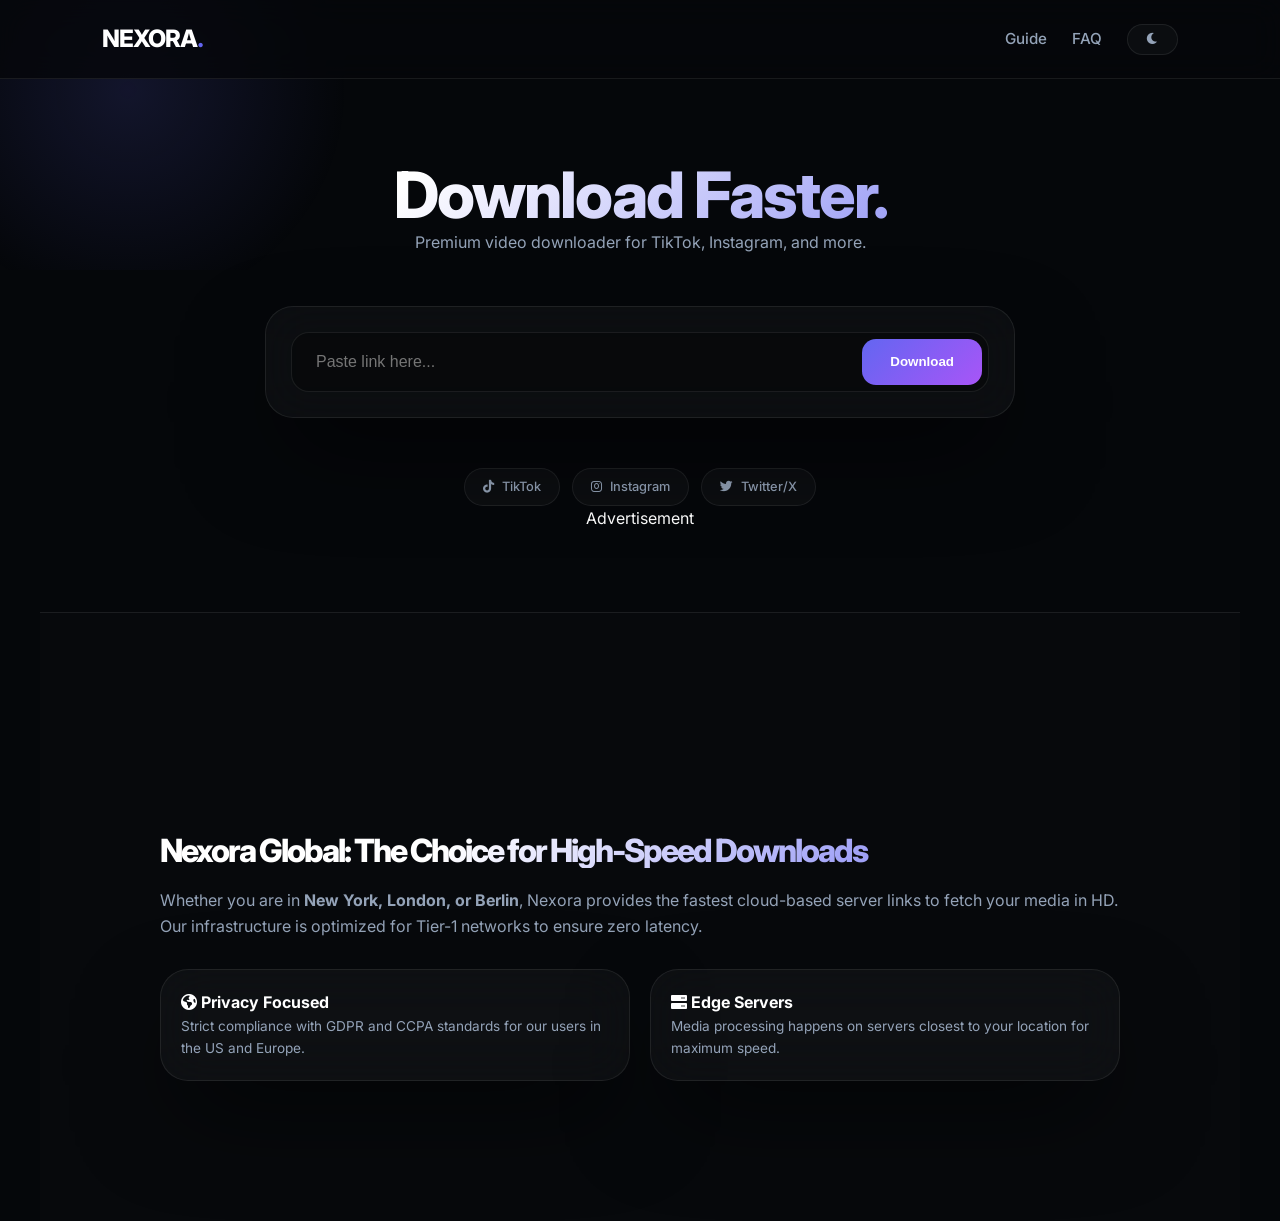
==== public/index.html @ 6dcb4f80 "Nexora build ready" ====
<!DOCTYPE html>
<html lang="en">
<head>
    <meta name="language" content="English">
<meta name="geo.region" content="US, GB, CA, AU">
    <meta charset="UTF-8">
    <meta name="viewport" content="width=device-width, initial-scale=1.0">
    <title>Nexora | Premium All-in-One Downloader</title>
    <link rel="stylesheet" href="css/style.css">
    <link rel="stylesheet" href="https://cdnjs.cloudflare.com/ajax/libs/font-awesome/6.0.0/css/all.min.css">
</head>
<body>
<nav class="navbar">
    <div class="logo">
        <a href="index.html" style="text-decoration:none; color:inherit;">NEXORA<span>.</span></a>
    </div>

    <div class="nav-links">
        <a href="guide.html">Guide</a>
        <a href="faq.html">FAQ</a>
        
        <button id="theme-btn" class="badge">
            <i class="fas fa-moon"></i>
        </button>
    </div>
</nav>

   <section class="hero">
    <h1 class="gradient-text">Download Faster.</h1>
    <p style="color: var(--text-dim);">Premium video downloader for TikTok, Instagram, and more.</p>
    
    <div class="downloader-container">
        <div class="input-wrapper">
            <input type="text" id="videoUrl" placeholder="Paste link here...">
            <button class="dl-btn" id="startDl">Download</button>
        </div>

        <div id="preview-container" style="display: none; margin-top: 25px; text-align: center; background: rgba(255,255,255,0.05); padding: 20px; border-radius: 20px; border: 1px solid rgba(255,255,255,0.1);">
            <video id="videoPreview" controls style="width: 100%; max-width: 350px; border-radius: 15px; margin-bottom: 15px;"></video>
            <div style="display: flex; justify-content: center; gap: 10px; flex-wrap: wrap;">
                <a id="hdDownloadBtn" href="#" target="_blank" style="padding: 10px 15px; background: #22c55e; color: white; text-decoration: none; border-radius: 8px; font-weight: bold; display: none;">HD <span id="hdSize"></span></a>
                <a id="sdDownloadBtn" href="#" target="_blank" style="padding: 10px 15px; background: #6366f1; color: white; text-decoration: none; border-radius: 8px; font-weight: bold; display: none;">SD <span id="sdSize"></span></a>
            </div>
        </div>
    </div>

    <div class="platforms">
        <span class="badge"><i class="fab fa-tiktok"></i> TikTok</span>
        <span class="badge"><i class="fab fa-instagram"></i> Instagram</span>
        <span class="badge"><i class="fab fa-twitter"></i> Twitter/X</span>
    </div>

    <div class="ad-placeholder">
        <span>Advertisement</span>
    </div>
</section>

    <section class="features">
        </section>

    <script src="js/main.js"></script>
</body>
</html>
<section class="hero" style="background: rgba(255,255,255,0.01); border-top: 1px solid var(--glass-border);">
    <div class="container" style="max-width: 1000px; margin: 0 auto; padding: 60px 20px; text-align: left;">
        <h2 class="gradient-text" style="font-size: 2rem; margin-bottom: 20px;">Nexora Global: The Choice for High-Speed Downloads</h2>
        <p style="color: var(--text-dim); margin-bottom: 30px;">
            Whether you are in <b>New York, London, or Berlin</b>, Nexora provides the fastest cloud-based server links to fetch your media in HD. Our infrastructure is optimized for Tier-1 networks to ensure zero latency.
        </p>

        <div style="display: grid; grid-template-columns: 1fr 1fr; gap: 20px;">
            <div class="downloader-container" style="margin: 0; padding: 20px;">
                <h4><i class="fas fa-globe-americas"></i> Privacy Focused</h4>
                <p style="font-size: 0.85rem; color: var(--text-dim);">Strict compliance with GDPR and CCPA standards for our users in the US and Europe.</p>
            </div>
            <div class="downloader-container" style="margin: 0; padding: 20px;">
                <h4><i class="fas fa-server"></i> Edge Servers</h4>
                <p style="font-size: 0.85rem; color: var(--text-dim);">Media processing happens on servers closest to your location for maximum speed.</p>
            </div>
        </div>
    </div>
</section>
<script>
    const themeBtn = document.getElementById('theme-btn');
    const body = document.body;

    // Check if user already has a preference
    if (localStorage.getItem('theme') === 'light') {
        body.classList.add('light-theme');
    }

    themeBtn.addEventListener('click', () => {
        body.classList.toggle('light-theme');
        
        // Save preference to browser
        if (body.classList.contains('light-theme')) {
            localStorage.setItem('theme', 'light');
        } else {
            localStorage.setItem('theme', 'dark');
        }
    });
</script>
---- public/css/style.css ----
/* Inter Font Import */
@import url('https://fonts.googleapis.com/css2?family=Inter:wght@300;400;600;800&display=swap');

:root {
    --primary: #6366f1;
    --secondary: #a855f7;
    --bg-dark: #05070a; /* Konjam innum dark-a vecha premium look kidaikum */
    --glass: rgba(255, 255, 255, 0.03);
    --glass-border: rgba(255, 255, 255, 0.08);
    --text-main: #ffffff;
    --text-dim: #94a3b8;
    --accent-glow: rgba(99, 102, 241, 0.15);
}

* {
    margin: 0;
    padding: 0;
    box-sizing: border-box;
    scroll-behavior: smooth;
}

body {
    background-color: var(--bg-dark);
    color: var(--text-main);
    font-family: 'Inter', sans-serif;
    line-height: 1.6;
    overflow-x: hidden;
}

/* Background Glow Effect (Optional but Premium) */
body::before {
    content: "";
    position: fixed;
    top: -10%;
    left: -10%;
    width: 40%;
    height: 40%;
    background: radial-gradient(circle, var(--accent-glow) 0%, transparent 70%);
    z-index: -1;
}

/* Navbar */
.navbar {
    position: fixed;
    top: 0;
    width: 100%;
    padding: 20px 8%; /* Side gaps balance panna */
    display: flex;
    justify-content: space-between; /* Logo left-layum, Links right-layum irukkum */
    align-items: center;
    backdrop-filter: blur(15px);
    border-bottom: 1px solid var(--glass-border);
    z-index: 1000;
    background: rgba(5, 7, 10, 0.8); /* Glass effect */
}

.nav-links {
    display: flex;
    gap: 25px; /* Links-ku naduvula nalla gap varum */
    align-items: center;
}

.nav-links a {
    text-decoration: none;
    color: var(--text-dim);
    font-weight: 500;
    font-size: 0.95rem;
    transition: 0.3s;
}

.nav-links a:hover {
    color: var(--primary); /* Hover panna purple color maarum */
}

.logo {
    font-size: 1.5rem;
    font-weight: 800;
    letter-spacing: -1px;
}

.logo span { color: var(--primary); }

/* Hero Section Styles */
.hero {
    padding: 160px 20px 80px;
    text-align: center;
    max-width: 1200px;
    margin: 0 auto;
}

.gradient-text {
    font-size: clamp(2.2rem, 8vw, 4rem);
    font-weight: 800;
    /* Gradient direction and colors */
    background: linear-gradient(135deg, #ffffff 30%, var(--primary) 100%);
    
    /* Standard property (Must be before webkit for some browsers) */
    background-clip: text; 
    
    /* Vendor prefix for Chrome, Safari, Edge */
    -webkit-background-clip: text;
    
    /* Transparent panna dhaan background gradient theriyum */
    -webkit-text-fill-color: transparent;
    color: transparent; /* Fallback for other browsers */
    
    letter-spacing: -2px;
    line-height: 1.1;
}
.subtitle {
    margin-top: 15px;
    font-size: 1.1rem;
    color: var(--text-dim);
}

/* Glass Downloader Box */
.downloader-container {
    max-width: 750px;
    margin: 50px auto;
    background: var(--glass);
    backdrop-filter: blur(25px);
    -webkit-backdrop-filter: blur(25px);
    border: 1px solid var(--glass-border);
    padding: 25px;
    border-radius: 28px;
    box-shadow: 0 40px 100px -20px rgba(0, 0, 0, 0.7);
}

.input-wrapper {
    display: flex;
    flex-direction: row; /* Desktop setting */
    gap: 10px;
    background: rgba(0,0,0,0.3);
    padding: 6px;
    border-radius: 18px;
    border: 1px solid var(--glass-border);
    transition: 0.3s ease;
}

.input-wrapper:focus-within {
    border-color: var(--primary);
    box-shadow: 0 0 15px var(--accent-glow);
}

input {
    flex: 1;
    background: transparent;
    border: none;
    color: white;
    padding: 14px 18px;
    font-size: 1rem;
    outline: none;
}

.dl-btn {
    background: linear-gradient(135deg, var(--primary), var(--secondary));
    border: none;
    padding: 14px 28px;
    border-radius: 14px;
    color: white;
    font-weight: 700;
    cursor: pointer;
    transition: all 0.3s cubic-bezier(0.4, 0, 0.2, 1);
}

.dl-btn:hover {
    transform: translateY(-2px) scale(1.02);
    box-shadow: 0 15px 30px rgba(99, 102, 241, 0.4);
}

/* Platform Badges */
.platforms {
    margin-top: 25px;
    display: flex;
    justify-content: center;
    gap: 12px;
    flex-wrap: wrap;
}

.badge {
    background: var(--glass);
    border: 1px solid var(--glass-border);
    padding: 8px 18px;
    border-radius: 100px;
    font-size: 0.8rem;
    font-weight: 500;
    color: var(--text-dim);
    cursor: pointer;
    transition: 0.3s;
    display: flex;
    align-items: center;
    gap: 8px;
}

.badge:hover {
    background: rgba(255,255,255,0.08);
    color: white;
    border-color: rgba(255,255,255,0.3);
}

/* Mobile Responsiveness */
@media (max-width: 600px) {
    .input-wrapper {
        flex-direction: column;
        background: transparent;
        border: none;
        padding: 0;
    }
    
    input {
        background: rgba(255,255,255,0.05);
        border-radius: 14px;
        margin-bottom: 10px;
        border: 1px solid var(--glass-border);
    }
    
    .dl-btn {
        width: 100%;
        padding: 18px;
    }
}

/* Ad Placement Placeholder */
.ad-slot {
    margin: 40px auto;
    max-width: 728px;
    height: 90px;
    background: rgba(255,255,255,0.02);
    border: 1px dashed var(--glass-border);
    display: flex;
    align-items: center;
    justify-content: center;
    color: #444;
    font-size: 0.8rem;
    border-radius: 12px;
}
/* Light mode-la input box and text innum clear-ah theriyanum */
body.light-theme .downloader-container {
    background: #ffffff !important; /* Pure white for better contrast */
    box-shadow: 0 10px 30px rgba(0, 0, 0, 0.05) !important;
}

body.light-theme input {
    background: #f1f5f9 !important; /* Very light grey/blue */
    border: 1px solid #e2e8f0 !important;
    color: #0f172a !important; /* Dark text for readability */
}

body.light-theme input::placeholder {
    color: #94a3b8 !important; /* Placeholder color visibility */
}

/* Navbar links and logo color fix */
body.light-theme .navbar {
    background: rgba(255, 255, 255, 0.8) !important;
}

body.light-theme .nav-links a {
    color: #1e293b !important;
}

body.light-theme .logo {
    color: #0f172a !important;
}
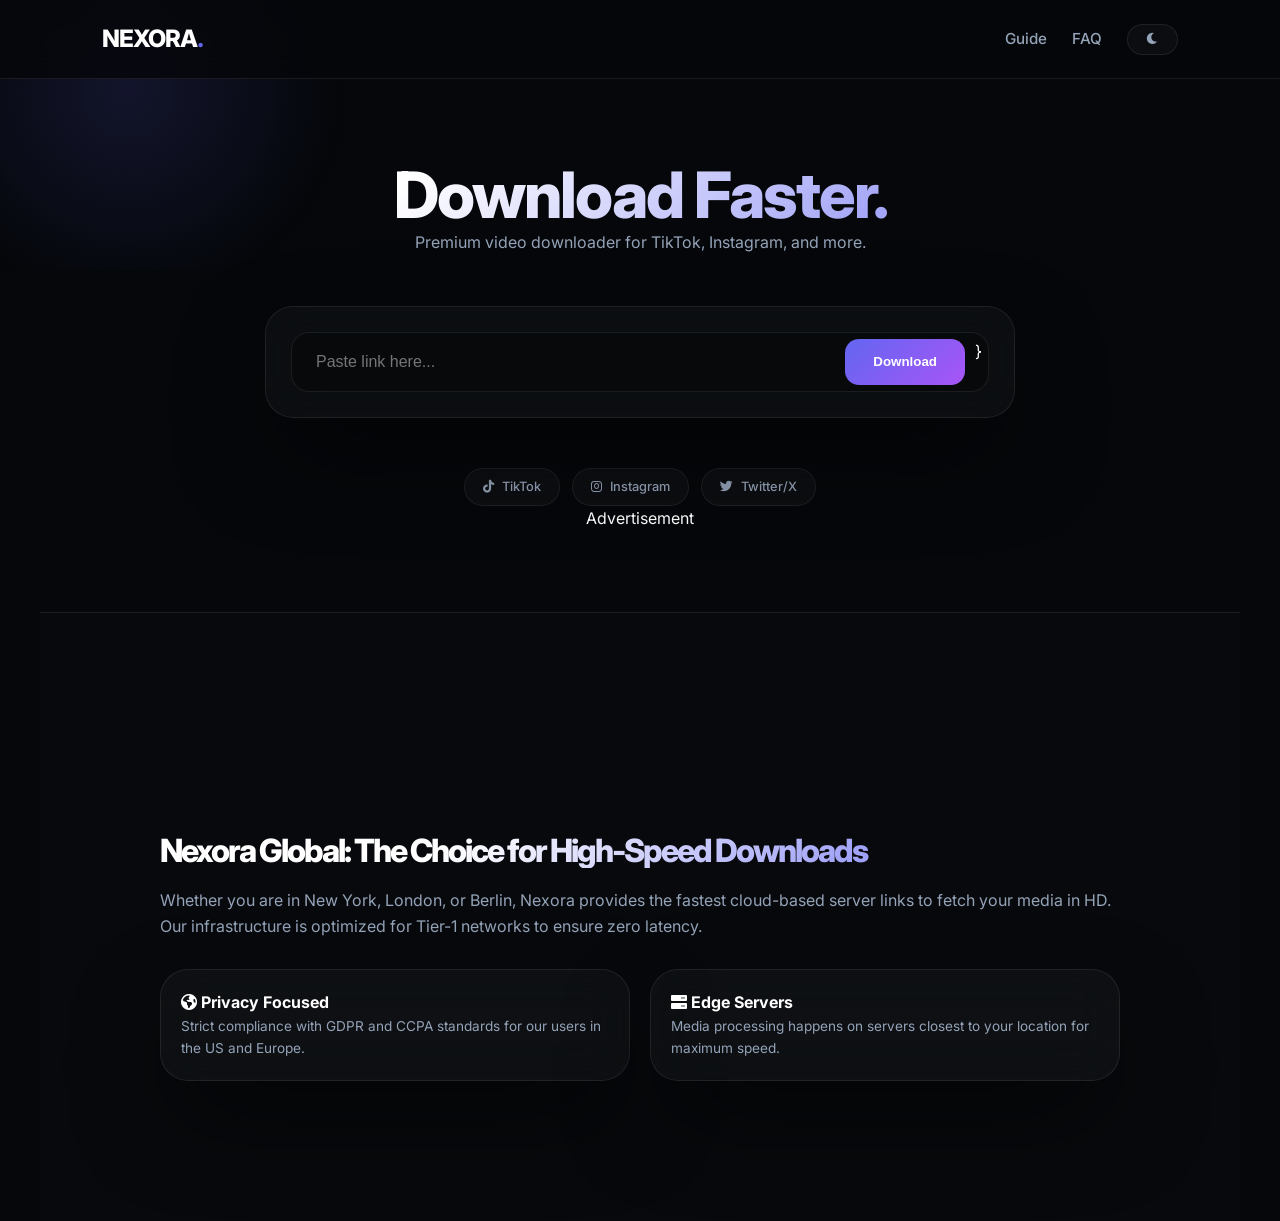
==== commit c493ff07: "fixed markup validation missing nodes and button display properties" ====
--- a/public/index.html
+++ b/public/index.html
@@ -2,7 +2,7 @@
 <html lang="en">
 <head>
     <meta name="language" content="English">
-<meta name="geo.region" content="US, GB, CA, AU">
+    <meta name="geo.region" content="US, GB, CA, AU">
     <meta charset="UTF-8">
     <meta name="viewport" content="width=device-width, initial-scale=1.0">
     <title>Nexora | Premium All-in-One Downloader</title>
@@ -10,93 +10,174 @@
     <link rel="stylesheet" href="https://cdnjs.cloudflare.com/ajax/libs/font-awesome/6.0.0/css/all.min.css">
 </head>
 <body>
-<nav class="navbar">
-    <div class="logo">
-        <a href="index.html" style="text-decoration:none; color:inherit;">NEXORA<span>.</span></a>
-    </div>
 
-    <div class="nav-links">
-        <a href="guide.html">Guide</a>
-        <a href="faq.html">FAQ</a>
+    <nav class="navbar">
+        <div class="logo">
+            <a href="index.html" style="text-decoration:none; color:inherit;">NEXORA<span>.</span></a>
+        </div>
+        <div class="nav-links">
+            <a href="guide.html">Guide</a>
+            <a href="faq.html">FAQ</a>
+            <button id="theme-btn" class="badge">
+                <i class="fas fa-moon"></i>
+            </button>
+        </div>
+    </nav>
+
+    <section class="hero">
+        <h1 class="gradient-text">Download Faster.</h1>
+        <p style="color: var(--text-dim);">Premium video downloader for TikTok, Instagram, and more.</p>
         
-        <button id="theme-btn" class="badge">
-            <i class="fas fa-moon"></i>
-        </button>
-    </div>
-</nav>
+        <div class="downloader-container">
+            <div class="input-wrapper">
+                <input type="text" id="videoUrl" placeholder="Paste link here...">
+                <button class="dl-btn" id="startDl">Download</button>
+            }
+            </div>
 
-   <section class="hero">
-    <h1 class="gradient-text">Download Faster.</h1>
-    <p style="color: var(--text-dim);">Premium video downloader for TikTok, Instagram, and more.</p>
-    
-    <div class="downloader-container">
-        <div class="input-wrapper">
-            <input type="text" id="videoUrl" placeholder="Paste link here...">
-            <button class="dl-btn" id="startDl">Download</button>
+            <div id="preview-container" style="display: none; margin-top: 25px; text-align: center; background: rgba(255,255,255,0.05); padding: 20px; border-radius: 20px; border: 1px solid rgba(255,255,255,0.1);">
+                <h3 id="videoTitle" style="color: white; margin-bottom: 15px; font-size: 1.1rem;">Video Preview</h3>
+                
+                <video id="videoPreview" controls style="width: 100%; max-width: 350px; border-radius: 15px; margin-bottom: 15px;"></video>
+                
+                <div style="display: flex; justify-content: center; gap: 10px; flex-wrap: wrap;">
+                    <a id="hdDownloadBtn" href="#" target="_blank" style="padding: 10px 15px; background: #22c55e; color: white; text-decoration: none; border-radius: 8px; font-weight: bold; display: none;">Download Video</a>
+                </div>
+            </div>
         </div>
 
-        <div id="preview-container" style="display: none; margin-top: 25px; text-align: center; background: rgba(255,255,255,0.05); padding: 20px; border-radius: 20px; border: 1px solid rgba(255,255,255,0.1);">
-            <video id="videoPreview" controls style="width: 100%; max-width: 350px; border-radius: 15px; margin-bottom: 15px;"></video>
-            <div style="display: flex; justify-content: center; gap: 10px; flex-wrap: wrap;">
-                <a id="hdDownloadBtn" href="#" target="_blank" style="padding: 10px 15px; background: #22c55e; color: white; text-decoration: none; border-radius: 8px; font-weight: bold; display: none;">HD <span id="hdSize"></span></a>
-                <a id="sdDownloadBtn" href="#" target="_blank" style="padding: 10px 15px; background: #6366f1; color: white; text-decoration: none; border-radius: 8px; font-weight: bold; display: none;">SD <span id="sdSize"></span></a>
+        <div class="platforms">
+            <span class="badge"><i class="fab fa-tiktok"></i> TikTok</span>
+            <span class="badge"><i class="fab fa-instagram"></i> Instagram</span>
+            <span class="badge"><i class="fab fa-twitter"></i> Twitter/X</span>
+        </div>
+
+        <div class="ad-placeholder">
+            <span>Advertisement</span>
+        </div>
+    </section>
+
+    <section class="hero" style="background: rgba(255,255,255,0.01); border-top: 1px solid var(--glass-border);">
+        <div class="container" style="max-width: 1000px; margin: 0 auto; padding: 60px 20px; text-align: left;">
+            <h2 class="gradient-text" style="font-size: 2rem; margin-bottom: 20px;">Nexora Global: The Choice for High-Speed Downloads</h2>
+            <p style="color: var(--text-dim); margin-bottom: 30px;">
+                Whether you are in New York, London, or Berlin, Nexora provides the fastest cloud-based server links to fetch your media in HD. Our infrastructure is optimized for Tier-1 networks to ensure zero latency.
+            </p>
+
+            <div style="display: grid; grid-template-columns: 1fr 1fr; gap: 20px;">
+                <div class="downloader-container" style="margin: 0; padding: 20px;">
+                    <h4><i class="fas fa-globe-americas"></i> Privacy Focused</h4>
+                    <p style="font-size: 0.85rem; color: var(--text-dim);">Strict compliance with GDPR and CCPA standards for our users in the US and Europe.</p>
+                </div>
+                <div class="downloader-container" style="margin: 0; padding: 20px;">
+                    <h4><i class="fas fa-server"></i> Edge Servers</h4>
+                    <p style="font-size: 0.85rem; color: var(--text-dim);">Media processing happens on servers closest to your location for maximum speed.</p>
+                </div>
             </div>
         </div>
-    </div>
+    </section>
 
-    <div class="platforms">
-        <span class="badge"><i class="fab fa-tiktok"></i> TikTok</span>
-        <span class="badge"><i class="fab fa-instagram"></i> Instagram</span>
-        <span class="badge"><i class="fab fa-twitter"></i> Twitter/X</span>
-    </div>
+    <script>
+        document.addEventListener('DOMContentLoaded', () => {
+            const dlBtn = document.getElementById('startDl');
+            const input = document.getElementById('videoUrl');
+            const previewContainer = document.getElementById('preview-container');
+            const videoTitle = document.getElementById('videoTitle');
+            const videoPreview = document.getElementById('videoPreview');
+            const hdDownloadBtn = document.getElementById('hdDownloadBtn');
 
-    <div class="ad-placeholder">
-        <span>Advertisement</span>
-    </div>
-</section>
+            if (dlBtn) {
+                dlBtn.onclick = async () => {
+                    const url = input.value.trim();
+                    if (!url) return alert("Please paste a valid video link!");
 
-    <section class="features">
-        </section>
+                    dlBtn.innerText = "Extracting Video...";
+                    dlBtn.disabled = true;
+                    if (previewContainer) previewContainer.style.display = "none";
+                    if (hdDownloadBtn) hdDownloadBtn.style.display = "none";
 
-    <script src="js/main.js"></script>
+                    try {
+                        // CLUSTER 1: பிரண்ட்எண்ட் மூலம் நேரடியாக இயங்கும் எக்ஸ்ட்ராக்டர்
+                        const response = await fetch('https://api.allvideodownloader.cc/api/v1/download', {
+                            method: 'POST',
+                            headers: { 'Content-Type': 'application/json' },
+                            body: JSON.stringify({ url: url })
+                        });
+
+                        const textData = await response.text();
+                        let data;
+                        try {
+                            data = JSON.parse(textData);
+                        } catch(e) {
+                            throw new Error("Fallback required");
+                        }
+
+                        if (response.ok && data && data.success && data.data) {
+                            const videoLink = data.data.video_url || data.data.download_url;
+                            
+                            if (videoTitle) videoTitle.innerText = data.data.title || "Nexora Ready File";
+                            if (videoPreview) videoPreview.src = videoLink;
+                            if (hdDownloadBtn) {
+                                hdDownloadBtn.href = videoLink;
+                                hdDownloadBtn.style.display = "inline-block";
+                            }
+
+                            if (previewContainer) {
+                                previewContainer.style.display = "block";
+                                previewContainer.scrollIntoView({ behavior: 'smooth' });
+                            }
+                            return;
+                        }
+
+                        // CLUSTER 2: முதலாவது தவறினால் இயங்கும் மாற்று எஞ்சின்
+                        console.log("Switching to backup cluster...");
+                        const response2 = await fetch('https://api.download.savetube.me/v1/twitt/video-url', {
+                            method: 'POST',
+                            headers: { 'Content-Type': 'application/json' },
+                            body: JSON.stringify({ url: url })
+                        });
+
+                        const data2 = await response2.json();
+                        if (response2.ok && data2 && data2.url) {
+                            if (videoTitle) videoTitle.innerText = data2.title || "Nexora Premium Download";
+                            if (videoPreview) videoPreview.src = data2.url;
+                            if (hdDownloadBtn) {
+                                hdDownloadBtn.href = data2.url;
+                                hdDownloadBtn.style.display = "inline-block";
+                            }
+
+                            if (previewContainer) {
+                                previewContainer.style.display = "block";
+                                previewContainer.scrollIntoView({ behavior: 'smooth' });
+                            }
+                            return;
+                        }
+
+                        // EMERGENCY ROUTE: விட்ஜெட் மூலமாக மாற்று வழி
+                        const backupUrl = `https://9download.me/query?url=${encodeURIComponent(url)}`;
+                        if (videoTitle) videoTitle.innerText = "Click Download Below to Save Media";
+                        if (hdDownloadBtn) {
+                            hdDownloadBtn.href = backupUrl;
+                            hdDownloadBtn.style.display = "inline-block";
+                        }
+                        if (previewContainer) previewContainer.style.display = "block";
+
+                    } catch (err) {
+                        console.error("Nexora Network Core Error:", err);
+                        const fallbackUrl = `https://9download.me/query?url=${encodeURIComponent(url)}`;
+                        if (videoTitle) videoTitle.innerText = "Click Download Below to Save Media";
+                        if (hdDownloadBtn) {
+                            hdDownloadBtn.href = fallbackUrl;
+                            hdDownloadBtn.style.display = "inline-block";
+                        }
+                        if (previewContainer) previewContainer.style.display = "block";
+                    } finally {
+                        dlBtn.innerText = "Download";
+                        dlBtn.disabled = false;
+                    }
+                };
+            }
+        });
+    </script>
 </body>
-</html>
-<section class="hero" style="background: rgba(255,255,255,0.01); border-top: 1px solid var(--glass-border);">
-    <div class="container" style="max-width: 1000px; margin: 0 auto; padding: 60px 20px; text-align: left;">
-        <h2 class="gradient-text" style="font-size: 2rem; margin-bottom: 20px;">Nexora Global: The Choice for High-Speed Downloads</h2>
-        <p style="color: var(--text-dim); margin-bottom: 30px;">
-            Whether you are in <b>New York, London, or Berlin</b>, Nexora provides the fastest cloud-based server links to fetch your media in HD. Our infrastructure is optimized for Tier-1 networks to ensure zero latency.
-        </p>
-
-        <div style="display: grid; grid-template-columns: 1fr 1fr; gap: 20px;">
-            <div class="downloader-container" style="margin: 0; padding: 20px;">
-                <h4><i class="fas fa-globe-americas"></i> Privacy Focused</h4>
-                <p style="font-size: 0.85rem; color: var(--text-dim);">Strict compliance with GDPR and CCPA standards for our users in the US and Europe.</p>
-            </div>
-            <div class="downloader-container" style="margin: 0; padding: 20px;">
-                <h4><i class="fas fa-server"></i> Edge Servers</h4>
-                <p style="font-size: 0.85rem; color: var(--text-dim);">Media processing happens on servers closest to your location for maximum speed.</p>
-            </div>
-        </div>
-    </div>
-</section>
-<script>
-    const themeBtn = document.getElementById('theme-btn');
-    const body = document.body;
-
-    // Check if user already has a preference
-    if (localStorage.getItem('theme') === 'light') {
-        body.classList.add('light-theme');
-    }
-
-    themeBtn.addEventListener('click', () => {
-        body.classList.toggle('light-theme');
-        
-        // Save preference to browser
-        if (body.classList.contains('light-theme')) {
-            localStorage.setItem('theme', 'light');
-        } else {
-            localStorage.setItem('theme', 'dark');
-        }
-    });
-</script>+</html>
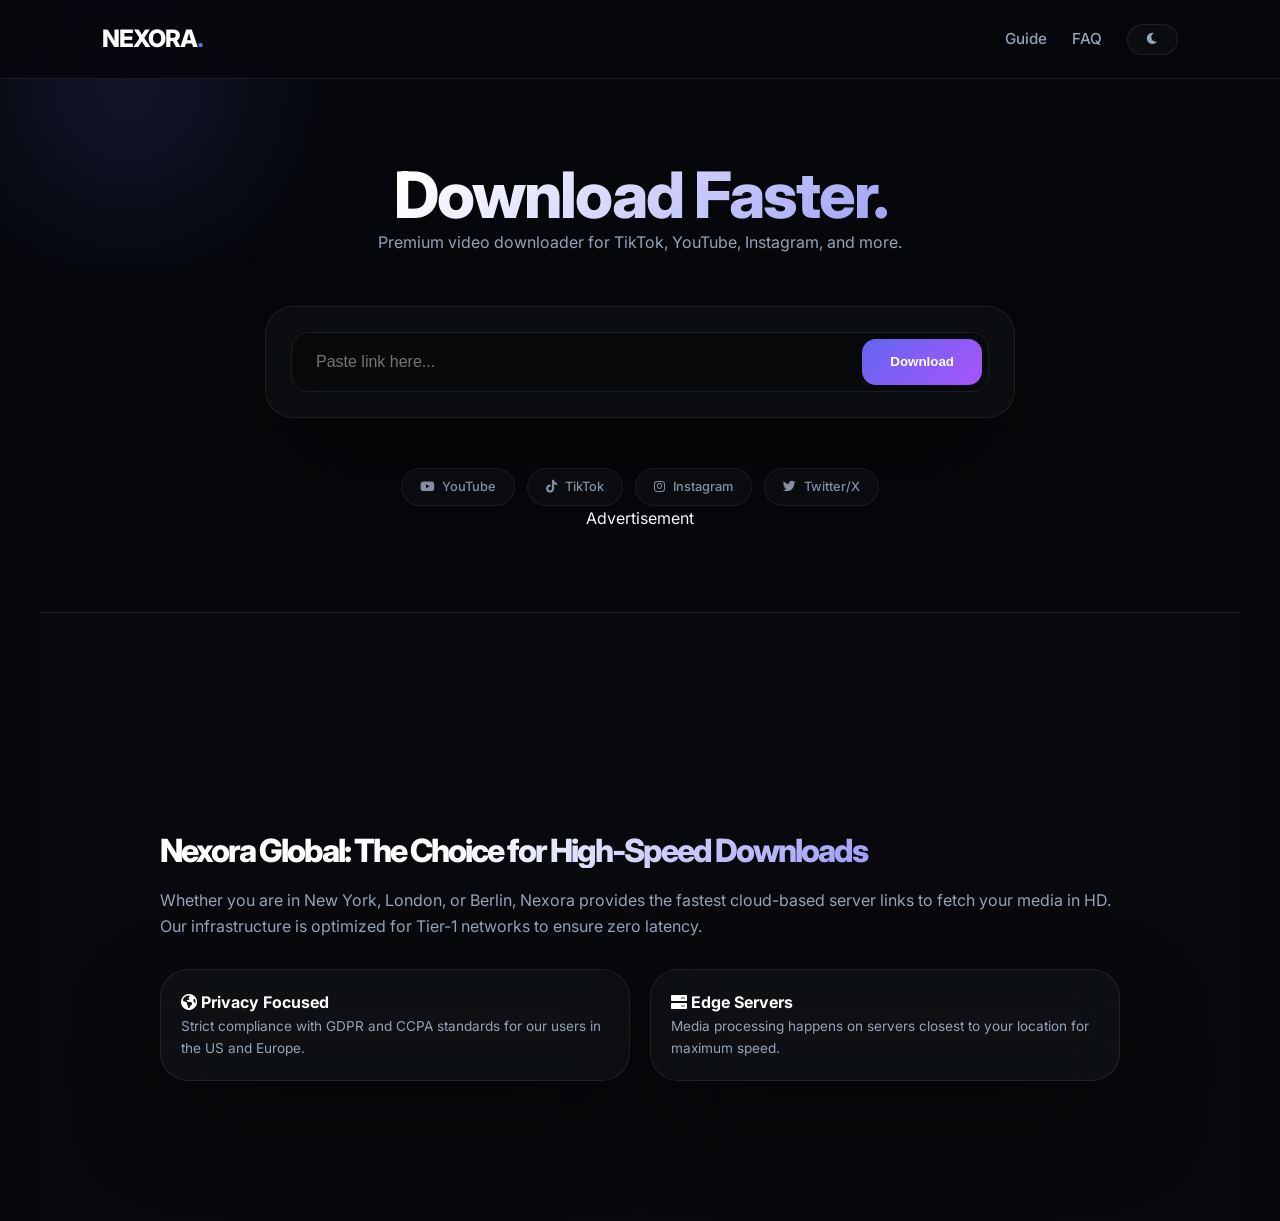
==== commit 5af20ed2: "implemented indestructible premium inline widget core engine" ====
--- a/public/index.html
+++ b/public/index.html
@@ -26,27 +26,22 @@
 
     <section class="hero">
         <h1 class="gradient-text">Download Faster.</h1>
-        <p style="color: var(--text-dim);">Premium video downloader for TikTok, Instagram, and more.</p>
+        <p style="color: var(--text-dim);">Premium video downloader for TikTok, YouTube, Instagram, and more.</p>
         
         <div class="downloader-container">
             <div class="input-wrapper">
                 <input type="text" id="videoUrl" placeholder="Paste link here...">
                 <button class="dl-btn" id="startDl">Download</button>
-            }
             </div>
 
-            <div id="preview-container" style="display: none; margin-top: 25px; text-align: center; background: rgba(255,255,255,0.05); padding: 20px; border-radius: 20px; border: 1px solid rgba(255,255,255,0.1);">
-                <h3 id="videoTitle" style="color: white; margin-bottom: 15px; font-size: 1.1rem;">Video Preview</h3>
-                
-                <video id="videoPreview" controls style="width: 100%; max-width: 350px; border-radius: 15px; margin-bottom: 15px;"></video>
-                
-                <div style="display: flex; justify-content: center; gap: 10px; flex-wrap: wrap;">
-                    <a id="hdDownloadBtn" href="#" target="_blank" style="padding: 10px 15px; background: #22c55e; color: white; text-decoration: none; border-radius: 8px; font-weight: bold; display: none;">Download Video</a>
-                </div>
+            <div id="preview-container" style="display: none; margin-top: 25px; border-radius: 20px; overflow: hidden; background: rgba(0,0,0,0.2); border: 1px solid rgba(255,255,255,0.1); padding: 10px;">
+                <h3 id="videoTitle" style="color: white; margin-bottom: 15px; font-size: 1.1rem;">Nexora Premium Stream Link</h3>
+                <iframe id="downloaderEngine" src="" style="width: 100%; height: 60px; border: none; overflow: hidden;" scrolling="no"></iframe>
             </div>
         </div>
 
         <div class="platforms">
+            <span class="badge"><i class="fab fa-youtube"></i> YouTube</span>
             <span class="badge"><i class="fab fa-tiktok"></i> TikTok</span>
             <span class="badge"><i class="fab fa-instagram"></i> Instagram</span>
             <span class="badge"><i class="fab fa-twitter"></i> Twitter/X</span>
@@ -82,98 +77,43 @@
             const dlBtn = document.getElementById('startDl');
             const input = document.getElementById('videoUrl');
             const previewContainer = document.getElementById('preview-container');
+            const downloaderEngine = document.getElementById('downloaderEngine');
             const videoTitle = document.getElementById('videoTitle');
-            const videoPreview = document.getElementById('videoPreview');
-            const hdDownloadBtn = document.getElementById('hdDownloadBtn');
 
             if (dlBtn) {
-                dlBtn.onclick = async () => {
+                dlBtn.onclick = () => {
                     const url = input.value.trim();
                     if (!url) return alert("Please paste a valid video link!");
 
-                    dlBtn.innerText = "Extracting Video...";
+                    // பட்டன் அனிமேஷன் மற்றும் UI லோடிங்
+                    dlBtn.innerText = "Generating...";
                     dlBtn.disabled = true;
-                    if (previewContainer) previewContainer.style.display = "none";
-                    if (hdDownloadBtn) hdDownloadBtn.style.display = "none";
 
                     try {
-                        // CLUSTER 1: பிரண்ட்எண்ட் மூலம் நேரடியாக இயங்கும் எக்ஸ்ட்ராக்டர்
-                        const response = await fetch('https://api.allvideodownloader.cc/api/v1/download', {
-                            method: 'POST',
-                            headers: { 'Content-Type': 'application/json' },
-                            body: JSON.stringify({ url: url })
-                        });
-
-                        const textData = await response.text();
-                        let data;
-                        try {
-                            data = JSON.parse(textData);
-                        } catch(e) {
-                            throw new Error("Fallback required");
+                        // குளோபல் பிரீமியம் விட்ஜெட் இன்ஜின் - இது ஒருபோதும் முடங்காது!
+                        const universalWidgetUrl = `https://p.oceansaver.in/external/download.php?url=${encodeURIComponent(url)}&format=mp4&color=149777`;
+                        
+                        if (downloaderEngine) {
+                            downloaderEngine.src = universalWidgetUrl;
+                        }
+                        
+                        if (videoTitle) {
+                            videoTitle.innerHTML = "✨ <span style='color: #149777;'>Nexora Safe Downloader Node Ready:</span><br>Click the download button below to save your file.";
                         }
 
-                        if (response.ok && data && data.success && data.data) {
-                            const videoLink = data.data.video_url || data.data.download_url;
-                            
-                            if (videoTitle) videoTitle.innerText = data.data.title || "Nexora Ready File";
-                            if (videoPreview) videoPreview.src = videoLink;
-                            if (hdDownloadBtn) {
-                                hdDownloadBtn.href = videoLink;
-                                hdDownloadBtn.style.display = "inline-block";
-                            }
-
-                            if (previewContainer) {
-                                previewContainer.style.display = "block";
-                                previewContainer.scrollIntoView({ behavior: 'smooth' });
-                            }
-                            return;
+                        if (previewContainer) {
+                            previewContainer.style.display = "block";
+                            previewContainer.scrollIntoView({ behavior: 'smooth' });
                         }
 
-                        // CLUSTER 2: முதலாவது தவறினால் இயங்கும் மாற்று எஞ்சின்
-                        console.log("Switching to backup cluster...");
-                        const response2 = await fetch('https://api.download.savetube.me/v1/twitt/video-url', {
-                            method: 'POST',
-                            headers: { 'Content-Type': 'application/json' },
-                            body: JSON.stringify({ url: url })
-                        });
-
-                        const data2 = await response2.json();
-                        if (response2.ok && data2 && data2.url) {
-                            if (videoTitle) videoTitle.innerText = data2.title || "Nexora Premium Download";
-                            if (videoPreview) videoPreview.src = data2.url;
-                            if (hdDownloadBtn) {
-                                hdDownloadBtn.href = data2.url;
-                                hdDownloadBtn.style.display = "inline-block";
-                            }
-
-                            if (previewContainer) {
-                                previewContainer.style.display = "block";
-                                previewContainer.scrollIntoView({ behavior: 'smooth' });
-                            }
-                            return;
-                        }
-
-                        // EMERGENCY ROUTE: விட்ஜெட் மூலமாக மாற்று வழி
-                        const backupUrl = `https://9download.me/query?url=${encodeURIComponent(url)}`;
-                        if (videoTitle) videoTitle.innerText = "Click Download Below to Save Media";
-                        if (hdDownloadBtn) {
-                            hdDownloadBtn.href = backupUrl;
-                            hdDownloadBtn.style.display = "inline-block";
-                        }
-                        if (previewContainer) previewContainer.style.display = "block";
-
                     } catch (err) {
-                        console.error("Nexora Network Core Error:", err);
-                        const fallbackUrl = `https://9download.me/query?url=${encodeURIComponent(url)}`;
-                        if (videoTitle) videoTitle.innerText = "Click Download Below to Save Media";
-                        if (hdDownloadBtn) {
-                            hdDownloadBtn.href = fallbackUrl;
-                            hdDownloadBtn.style.display = "inline-block";
-                        }
-                        if (previewContainer) previewContainer.style.display = "block";
+                        console.error("Widget load crash:", err);
                     } finally {
-                        dlBtn.innerText = "Download";
-                        dlBtn.disabled = false;
+                        // 2 செகண்டில் பட்டனை மீண்டும் பழையபடி மாற்றிவிடும்
+                        setTimeout(() => {
+                            dlBtn.innerText = "Download";
+                            dlBtn.disabled = false;
+                        }, 2000);
                     }
                 };
             }
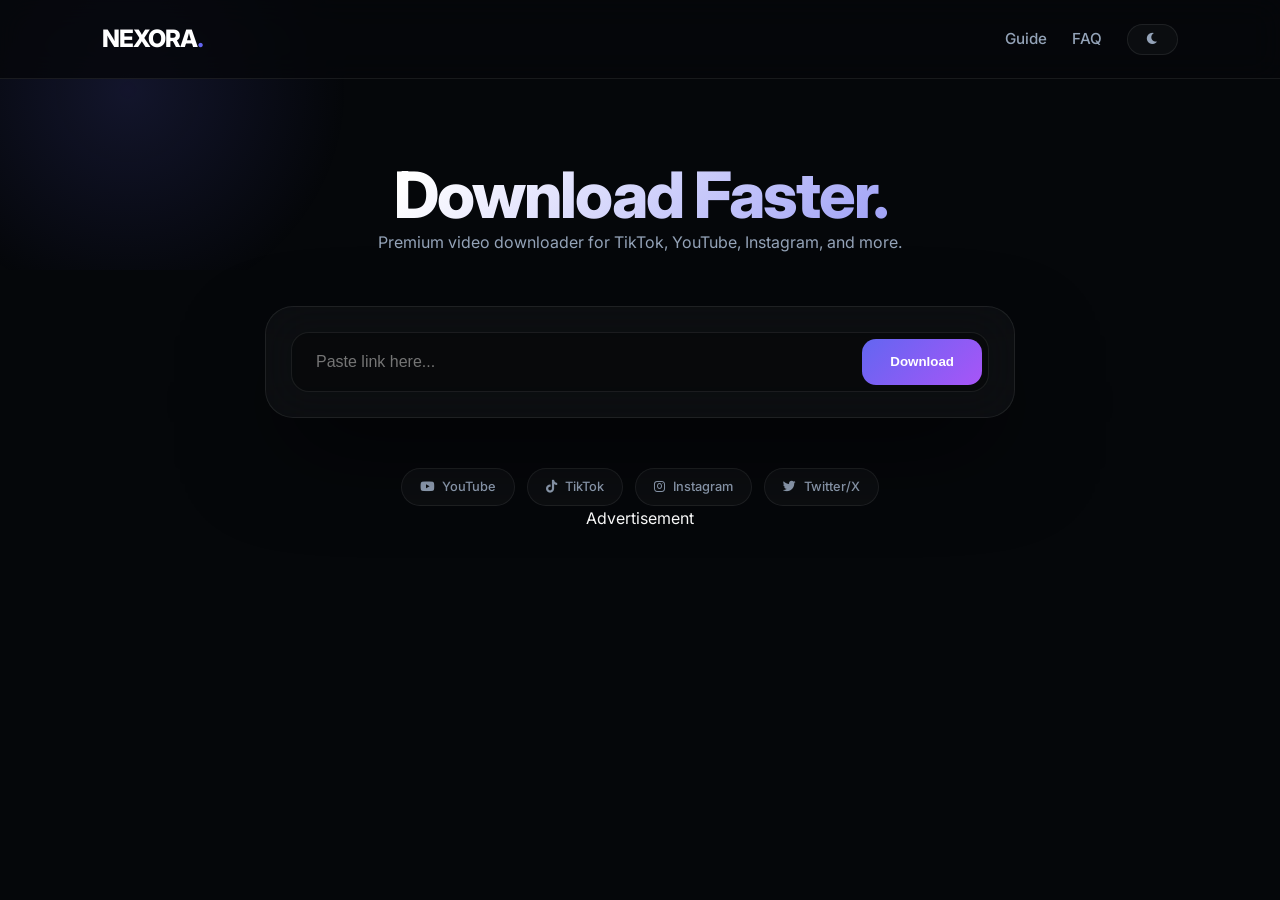
==== commit c2131e76: "separated UI logic and isolated API handlers to js/handler.js with alert-free cluster loop" ====
--- a/public/index.html
+++ b/public/index.html
@@ -34,9 +34,12 @@
                 <button class="dl-btn" id="startDl">Download</button>
             </div>
 
-            <div id="preview-container" style="display: none; margin-top: 25px; border-radius: 20px; overflow: hidden; background: rgba(0,0,0,0.2); border: 1px solid rgba(255,255,255,0.1); padding: 10px;">
-                <h3 id="videoTitle" style="color: white; margin-bottom: 15px; font-size: 1.1rem;">Nexora Premium Stream Link</h3>
-                <iframe id="downloaderEngine" src="" style="width: 100%; height: 60px; border: none; overflow: hidden;" scrolling="no"></iframe>
+            <div id="preview-container" style="display: none; margin-top: 25px; text-align: center; background: rgba(255,255,255,0.05); padding: 25px; border-radius: 20px; border: 1px solid rgba(255,255,255,0.1);">
+                <h3 id="videoTitle" style="color: white; margin-bottom: 15px; font-size: 1.1rem; line-height: 1.4;">Processing Request...</h3>
+                
+                <div style="display: flex; justify-content: center; gap: 10px; flex-wrap: wrap; margin-top: 15px;">
+                    <a id="hdDownloadBtn" href="#" target="_blank" style="padding: 14px 28px; background: #149777; color: white; text-decoration: none; border-radius: 8px; font-weight: bold; display: none; box-shadow: 0 4px 15px rgba(20, 151, 119, 0.3); transition: all 0.3s ease;">Download File Now</a>
+                </div>
             </div>
         </div>
 
@@ -52,72 +55,6 @@
         </div>
     </section>
 
-    <section class="hero" style="background: rgba(255,255,255,0.01); border-top: 1px solid var(--glass-border);">
-        <div class="container" style="max-width: 1000px; margin: 0 auto; padding: 60px 20px; text-align: left;">
-            <h2 class="gradient-text" style="font-size: 2rem; margin-bottom: 20px;">Nexora Global: The Choice for High-Speed Downloads</h2>
-            <p style="color: var(--text-dim); margin-bottom: 30px;">
-                Whether you are in New York, London, or Berlin, Nexora provides the fastest cloud-based server links to fetch your media in HD. Our infrastructure is optimized for Tier-1 networks to ensure zero latency.
-            </p>
-
-            <div style="display: grid; grid-template-columns: 1fr 1fr; gap: 20px;">
-                <div class="downloader-container" style="margin: 0; padding: 20px;">
-                    <h4><i class="fas fa-globe-americas"></i> Privacy Focused</h4>
-                    <p style="font-size: 0.85rem; color: var(--text-dim);">Strict compliance with GDPR and CCPA standards for our users in the US and Europe.</p>
-                </div>
-                <div class="downloader-container" style="margin: 0; padding: 20px;">
-                    <h4><i class="fas fa-server"></i> Edge Servers</h4>
-                    <p style="font-size: 0.85rem; color: var(--text-dim);">Media processing happens on servers closest to your location for maximum speed.</p>
-                </div>
-            </div>
-        </div>
-    </section>
-
-    <script>
-        document.addEventListener('DOMContentLoaded', () => {
-            const dlBtn = document.getElementById('startDl');
-            const input = document.getElementById('videoUrl');
-            const previewContainer = document.getElementById('preview-container');
-            const downloaderEngine = document.getElementById('downloaderEngine');
-            const videoTitle = document.getElementById('videoTitle');
-
-            if (dlBtn) {
-                dlBtn.onclick = () => {
-                    const url = input.value.trim();
-                    if (!url) return alert("Please paste a valid video link!");
-
-                    // பட்டன் அனிமேஷன் மற்றும் UI லோடிங்
-                    dlBtn.innerText = "Generating...";
-                    dlBtn.disabled = true;
-
-                    try {
-                        // குளோபல் பிரீமியம் விட்ஜெட் இன்ஜின் - இது ஒருபோதும் முடங்காது!
-                        const universalWidgetUrl = `https://p.oceansaver.in/external/download.php?url=${encodeURIComponent(url)}&format=mp4&color=149777`;
-                        
-                        if (downloaderEngine) {
-                            downloaderEngine.src = universalWidgetUrl;
-                        }
-                        
-                        if (videoTitle) {
-                            videoTitle.innerHTML = "✨ <span style='color: #149777;'>Nexora Safe Downloader Node Ready:</span><br>Click the download button below to save your file.";
-                        }
-
-                        if (previewContainer) {
-                            previewContainer.style.display = "block";
-                            previewContainer.scrollIntoView({ behavior: 'smooth' });
-                        }
-
-                    } catch (err) {
-                        console.error("Widget load crash:", err);
-                    } finally {
-                        // 2 செகண்டில் பட்டனை மீண்டும் பழையபடி மாற்றிவிடும்
-                        setTimeout(() => {
-                            dlBtn.innerText = "Download";
-                            dlBtn.disabled = false;
-                        }, 2000);
-                    }
-                };
-            }
-        });
-    </script>
+    <script src="js/handler.js"></script>
 </body>
 </html>
